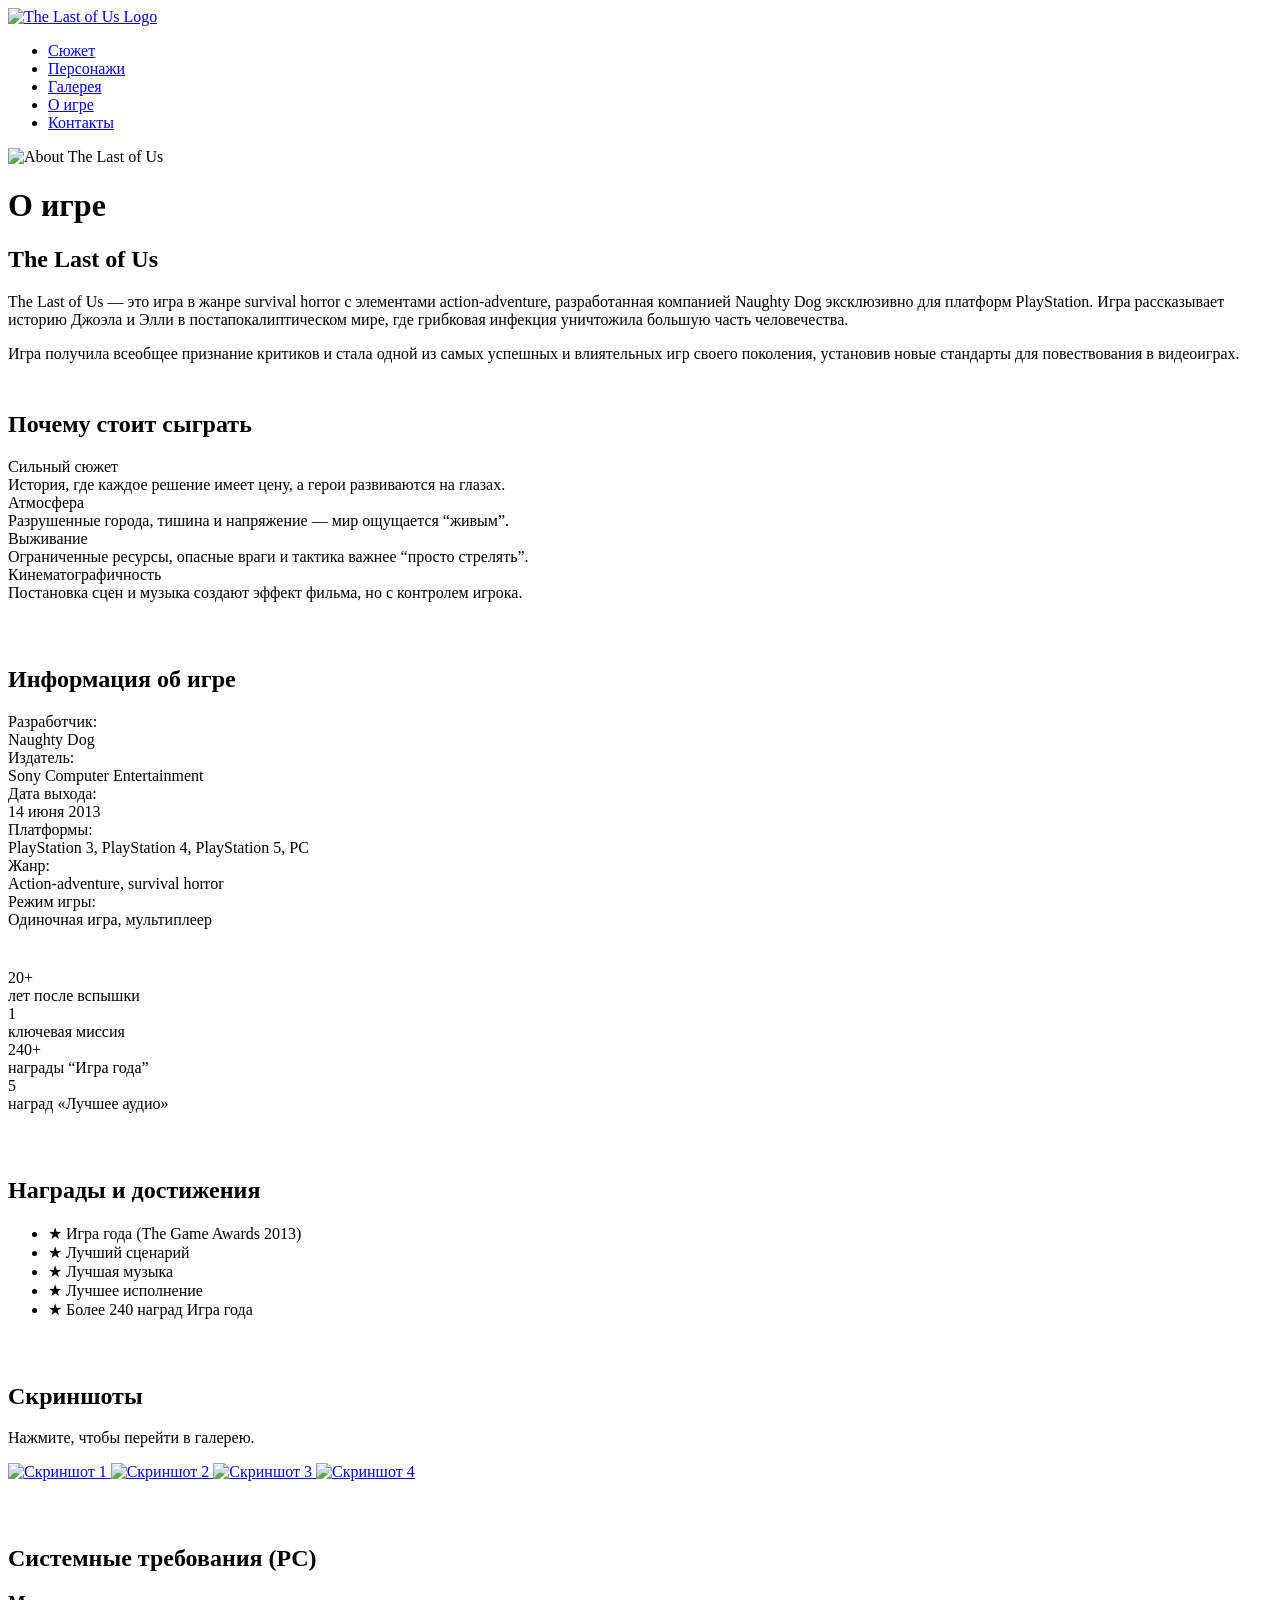
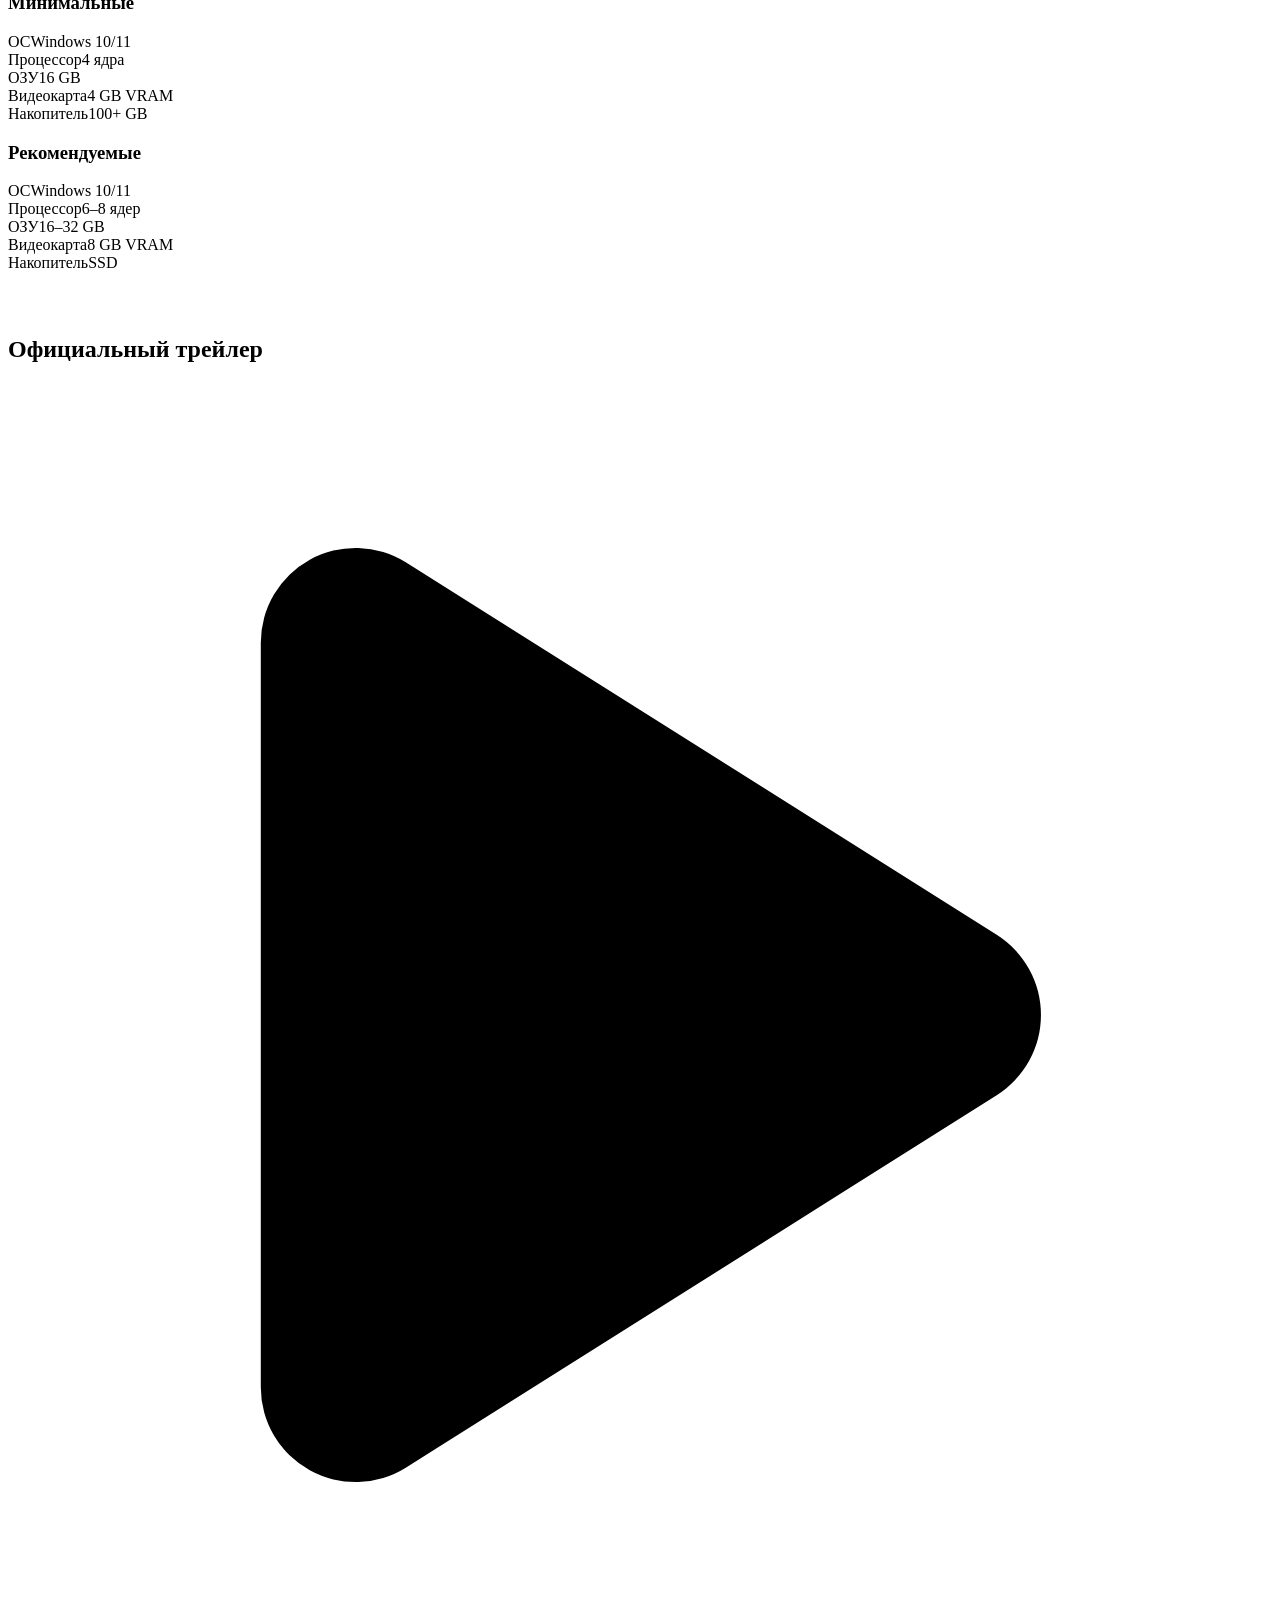
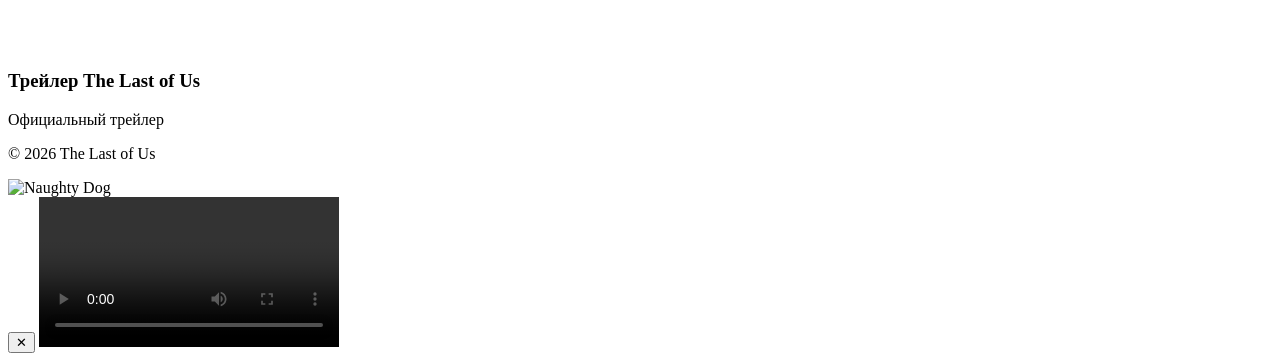
==== about.html @ 10cffa42 "Add files via upload" ====
<!DOCTYPE html>
<html lang="ru">
<head>
    <meta charset="UTF-8">
    <meta name="viewport" content="width=device-width, initial-scale=1.0">
    <title>The Last of Us - О игре</title>
    <link rel="stylesheet" href="css/about.css">
</head>
<body>

    <header>
        <nav>
            <a href="index.html" class="logo">
                <img src="img/logo.svg" alt="The Last of Us Logo" width="40" height="40">
            </a>
            <ul class="nav-links">
                <li><a href="story.html">Сюжет</a></li>
                <li><a href="characters.html">Персонажи</a></li>
                <li><a href="gallery.html">Галерея</a></li>
                <li><a href="about.html" class="active">О игре</a></li>
                <li><a href="contact.html">Контакты</a></li>
            </ul>
            <div class="burger">
                <span></span>
                <span></span>
                <span></span>
            </div>
        </nav>
    </header>
 
    <div class="page-header">
        <img src="img/gal3.jpg" alt="About The Last of Us">
        <div class="page-header-overlay">
            <h1>О игре</h1>
        </div>
    </div>


    <div class="content">
        <div class="content-container">
           
            <section>
                <h2>The Last of Us</h2>
                <p style="margin-bottom: 1rem;">
                    The Last of Us — это игра в жанре survival horror с элементами action-adventure,
                    разработанная компанией Naughty Dog эксклюзивно для платформ PlayStation. Игра
                    рассказывает историю Джоэла и Элли в постапокалиптическом мире, где грибковая
                    инфекция уничтожила большую часть человечества.
                </p>
                <p>
                    Игра получила всеобщее признание критиков и стала одной из самых успешных и
                    влиятельных игр своего поколения, установив новые стандарты для повествования в
                    видеоиграх.
                </p>
            </section>

           
            <section style="margin-top: 3rem;">
                <h2>Почему стоит сыграть</h2>
                <div class="about-highlights">
                    <div class="about-highlight">
                        <div class="about-highlight-title">Сильный сюжет</div>
                        <div class="about-highlight-text">История, где каждое решение имеет цену, а герои развиваются на глазах.</div>
                    </div>
                    <div class="about-highlight">
                        <div class="about-highlight-title">Атмосфера</div>
                        <div class="about-highlight-text">Разрушенные города, тишина и напряжение — мир ощущается “живым”.</div>
                    </div>
                    <div class="about-highlight">
                        <div class="about-highlight-title">Выживание</div>
                        <div class="about-highlight-text">Ограниченные ресурсы, опасные враги и тактика важнее “просто стрелять”.</div>
                    </div>
                    <div class="about-highlight">
                        <div class="about-highlight-title">Кинематографичность</div>
                        <div class="about-highlight-text">Постановка сцен и музыка создают эффект фильма, но с контролем игрока.</div>
                    </div>
                </div>
            </section>

          
            <section style="margin-top: 4rem;">
                <h2>Информация об игре</h2>
                <div class="info-grid">
                    <div class="info-item">
                        <div class="info-label">Разработчик:</div>
                        <div class="info-value">Naughty Dog</div>
                    </div>
                    <div class="info-item">
                        <div class="info-label">Издатель:</div>
                        <div class="info-value">Sony Computer Entertainment</div>
                    </div>
                    <div class="info-item">
                        <div class="info-label">Дата выхода:</div>
                        <div class="info-value">14 июня 2013</div>
                    </div>
                    <div class="info-item">
                        <div class="info-label">Платформы:</div>
                        <div class="info-value">PlayStation 3, PlayStation 4, PlayStation 5, PC</div>
                    </div>
                    <div class="info-item">
                        <div class="info-label">Жанр:</div>
                        <div class="info-value">Action-adventure, survival horror</div>
                    </div>
                    <div class="info-item">
                        <div class="info-label">Режим игры:</div>
                        <div class="info-value">Одиночная игра, мультиплеер</div>
                    </div>
                </div>
            </section>

           
            <section style="margin-top: 2.5rem;">
                <div class="about-facts">
                    <div class="about-fact">
                        <div class="about-fact-value">20+</div>
                        <div class="about-fact-label">лет после вспышки</div>
                    </div>
                    <div class="about-fact">
                        <div class="about-fact-value">1</div>
                        <div class="about-fact-label">ключевая миссия</div>
                    </div>
                    <div class="about-fact">
                        <div class="about-fact-value">240+</div>
                        <div class="about-fact-label">награды “Игра года”</div>
                    </div>
                    <div class="about-fact">
                        <div class="about-fact-value">5</div>
                        <div class="about-fact-label">наград «Лучшее аудио»</div>
                    </div>
                </div>
            </section>

            
            <section style="margin-top: 4rem;">
                <h2>Награды и достижения</h2>
                <div class="awards-box">
                    <ul class="awards-list">
                        <li>
                            <span class="award-icon">★</span>
                            <span>Игра года (The Game Awards 2013)</span>
                        </li>
                        <li>
                            <span class="award-icon">★</span>
                            <span>Лучший сценарий</span>
                        </li>
                        <li>
                            <span class="award-icon">★</span>
                            <span>Лучшая музыка</span>
                        </li>
                        <li>
                            <span class="award-icon">★</span>
                            <span>Лучшее исполнение</span>
                        </li>
                        <li>
                            <span class="award-icon">★</span>
                            <span>Более 240 наград Игра года</span>
                        </li>
                    </ul>
                </div>
            </section>

            
            <section style="margin-top: 4rem;">
                <h2>Скриншоты</h2>
                <p class="about-muted" style="margin-bottom: 1rem;">Нажмите, чтобы перейти в галерею.</p>
                <a class="about-screenshots" href="gallery.html" aria-label="Открыть галерею">
                    <img src="img/gal1.jpg" alt="Скриншот 1">
                    <img src="img/gal2.jpg" alt="Скриншот 2">
                    <img src="img/gal3.jpg" alt="Скриншот 3">
                    <img src="img/gal7.jpg" alt="Скриншот 4">
                </a>
            </section>

            
            <section style="margin-top: 4rem;">
                <h2>Системные требования (PC)</h2>
                <div class="about-req">
                    <div class="about-req-col">
                        <h3>Минимальные</h3>
                        <div class="about-req-row"><span>ОС</span><span>Windows 10/11</span></div>
                        <div class="about-req-row"><span>Процессор</span><span>4 ядра</span></div>
                        <div class="about-req-row"><span>ОЗУ</span><span>16 GB</span></div>
                        <div class="about-req-row"><span>Видеокарта</span><span>4 GB VRAM</span></div>
                        <div class="about-req-row"><span>Накопитель</span><span>100+ GB</span></div>
                    </div>
                    <div class="about-req-col">
                        <h3>Рекомендуемые</h3>
                        <div class="about-req-row"><span>ОС</span><span>Windows 10/11</span></div>
                        <div class="about-req-row"><span>Процессор</span><span>6–8 ядер</span></div>
                        <div class="about-req-row"><span>ОЗУ</span><span>16–32 GB</span></div>
                        <div class="about-req-row"><span>Видеокарта</span><span>8 GB VRAM</span></div>
                        <div class="about-req-row"><span>Накопитель</span><span>SSD</span></div>
                    </div>
                </div>
            </section>

            
            <section style="margin-top: 4rem;">
                <h2>Официальный трейлер</h2>
                <div class="video-section">
                    <div class="video-placeholder">
                        <svg class="play-icon" fill="currentColor" viewBox="0 0 20 20">
                            <path d="M6.3 2.841A1.5 1.5 0 004 4.11V15.89a1.5 1.5 0 002.3 1.269l9.344-5.89a1.5 1.5 0 000-2.538L6.3 2.84z" />
                        </svg>
                        <h3>Трейлер The Last of Us</h3>
                        <p>Официальный трейлер</p>
                    </div>
                </div>
            </section>
        </div>
    </div>

 
    <footer>
        <div class="footer-content">
            <p>&copy; 2026 The Last of Us</p>
            <img src="img/dev.png" alt="Naughty Dog">
        </div>
    </footer>

    <!-- менюшка видоса-->

    <div id="trailerModal" class="trailer-modal" aria-hidden="true">
        <div class="trailer-modal-inner">
            <button type="button" class="trailer-modal-close" aria-label="Закрыть трейлер">✕</button>
            <video id="trailerVideo" class="trailer-modal-video" playsinline controls preload="metadata">
                <source src="img/trailer.mp4" type="video/mp4" />
                Ваш браузер не поддерживает видео.
            </video>
        </div>
    </div>

    
    <script src="js/menu.js"></script>
</body>
</html>
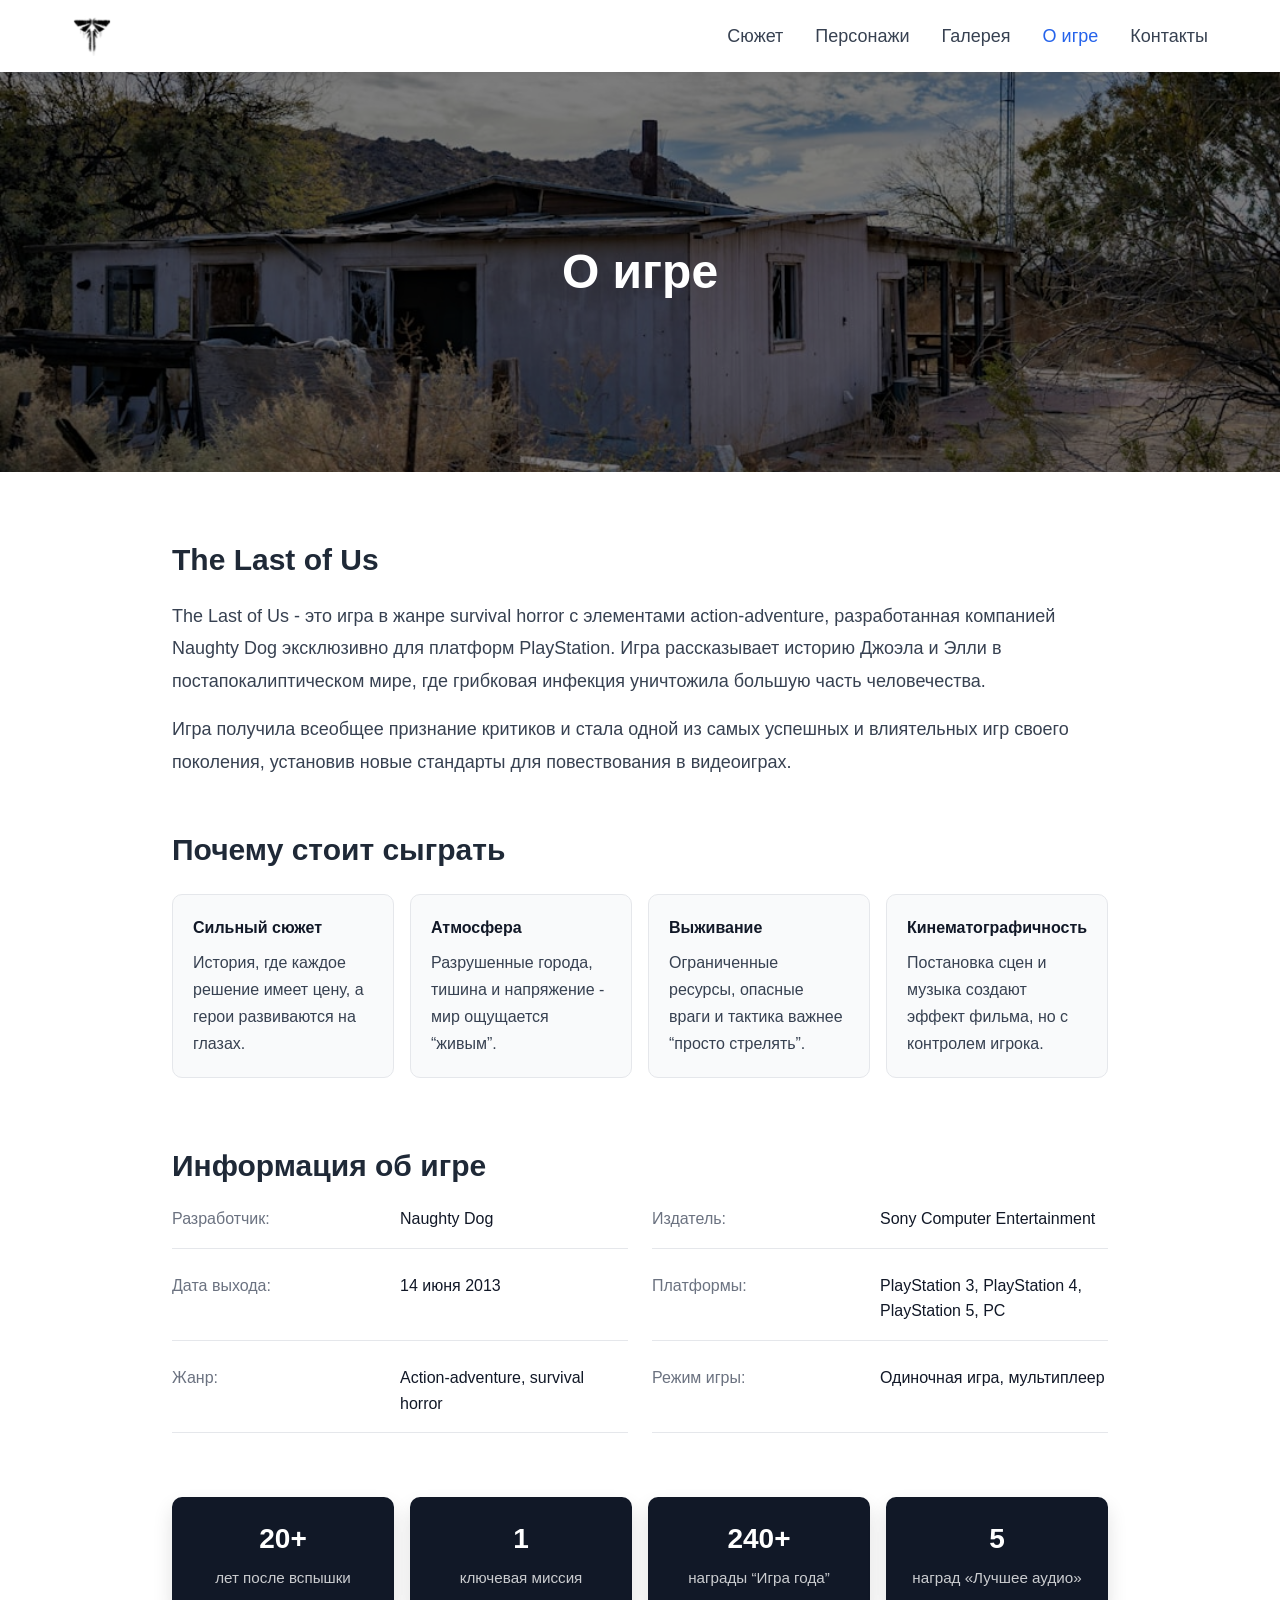
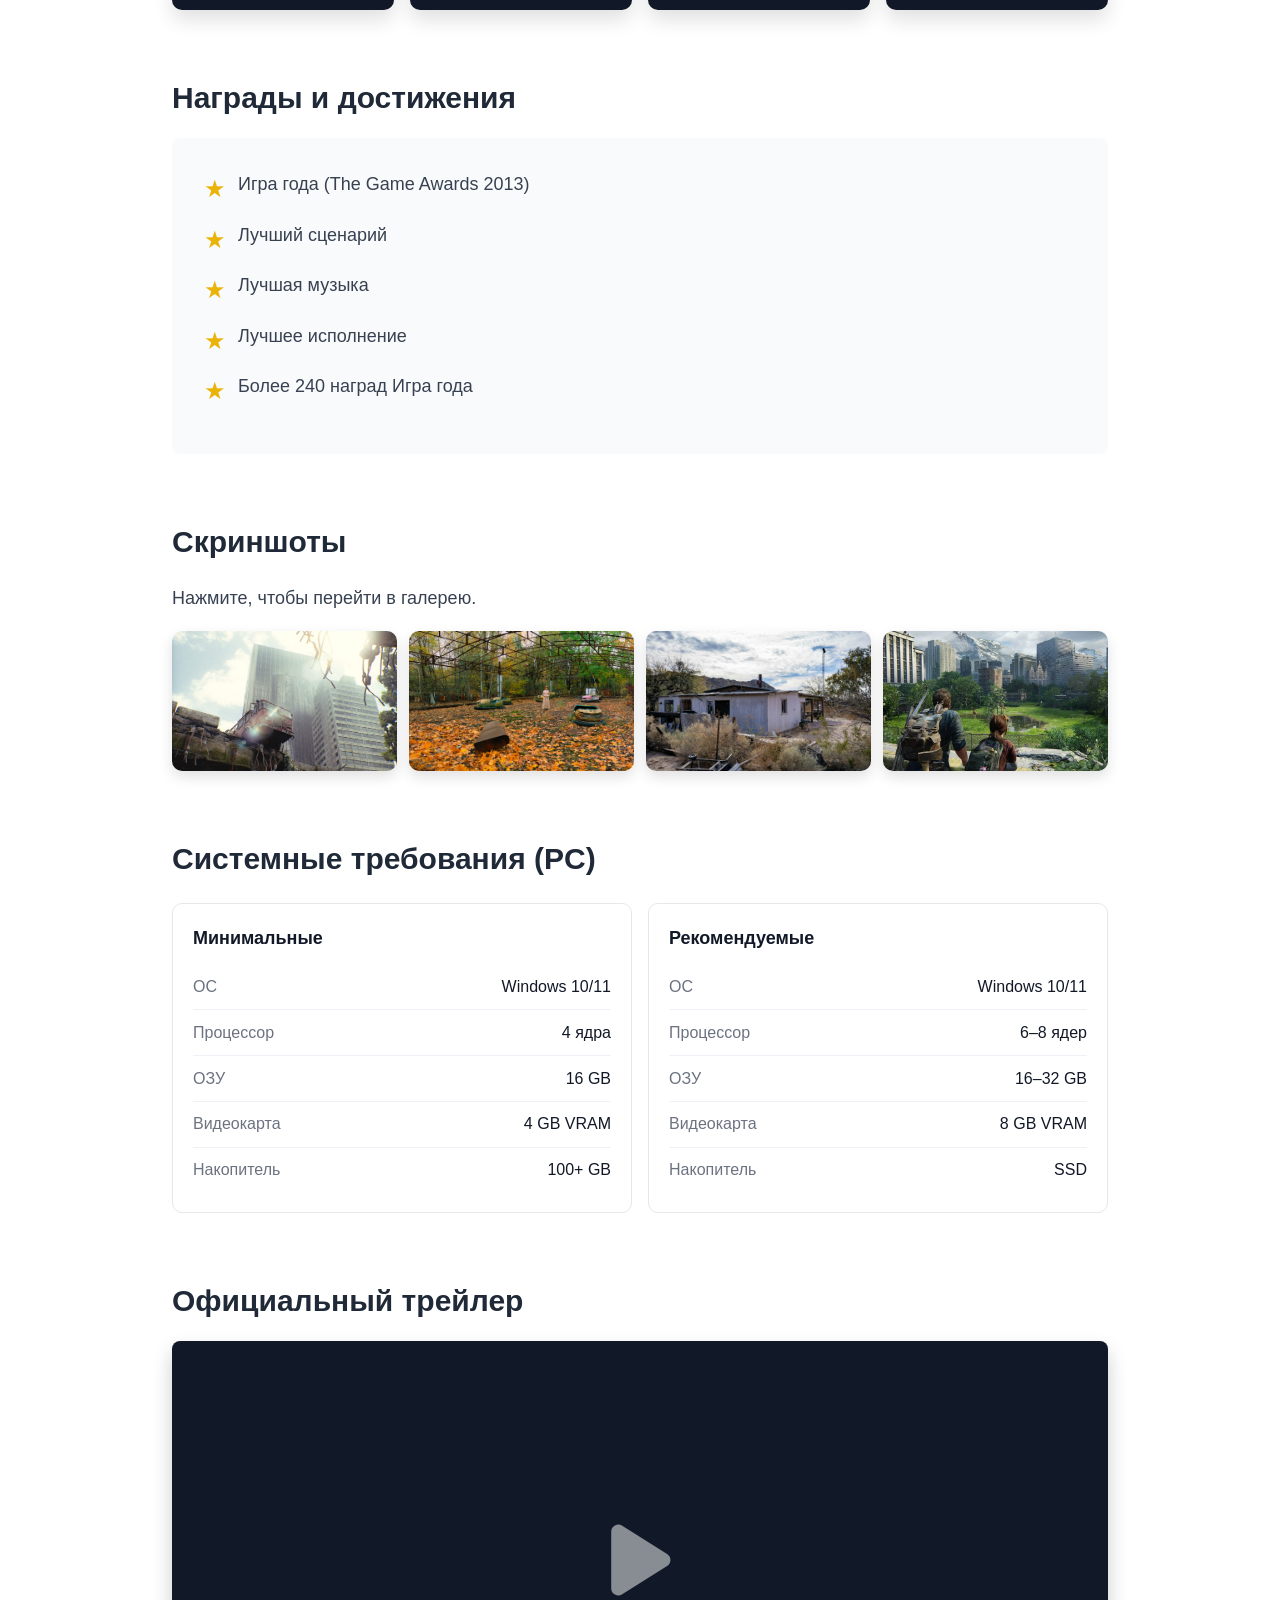
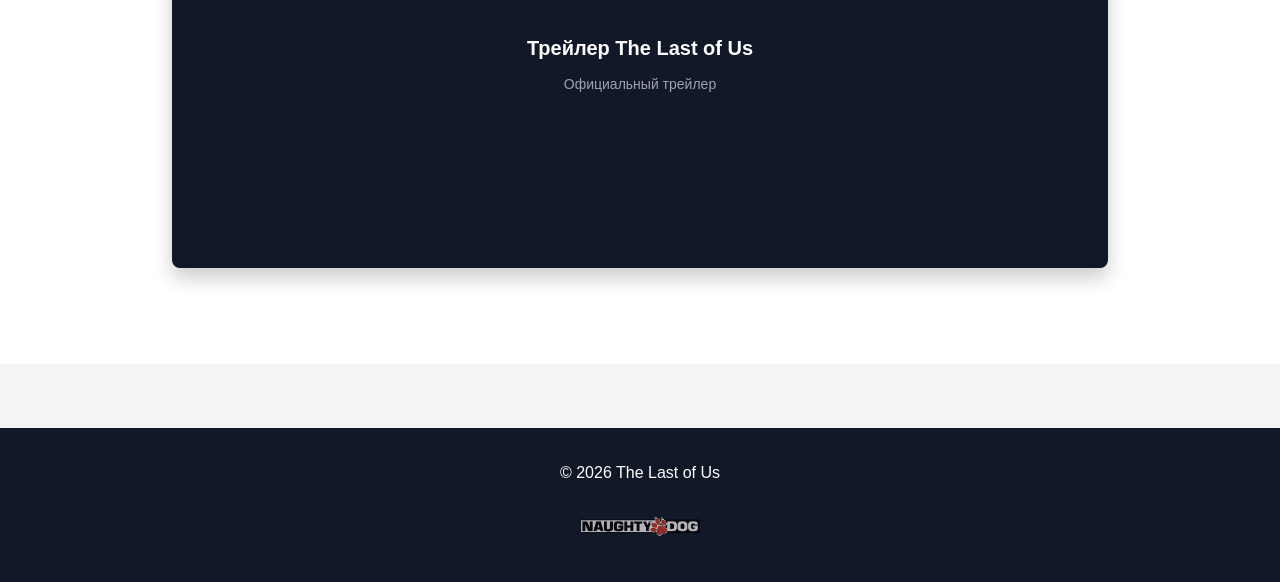
==== commit b86d8f58: "edit -" ====
--- a/about.html
+++ b/about.html
@@ -42,7 +42,7 @@
             <section>
                 <h2>The Last of Us</h2>
                 <p style="margin-bottom: 1rem;">
-                    The Last of Us — это игра в жанре survival horror с элементами action-adventure,
+                    The Last of Us - это игра в жанре survival horror с элементами action-adventure,
                     разработанная компанией Naughty Dog эксклюзивно для платформ PlayStation. Игра
                     рассказывает историю Джоэла и Элли в постапокалиптическом мире, где грибковая
                     инфекция уничтожила большую часть человечества.
@@ -64,7 +64,7 @@
                     </div>
                     <div class="about-highlight">
                         <div class="about-highlight-title">Атмосфера</div>
-                        <div class="about-highlight-text">Разрушенные города, тишина и напряжение — мир ощущается “живым”.</div>
+                        <div class="about-highlight-text">Разрушенные города, тишина и напряжение - мир ощущается “живым”.</div>
                     </div>
                     <div class="about-highlight">
                         <div class="about-highlight-title">Выживание</div>
--- a/css/about.css
+++ b/css/about.css
@@ -0,0 +1,565 @@
+* {
+  margin: 0;
+  padding: 0;
+  box-sizing: border-box;
+}
+
+body {
+  font-family: -apple-system, BlinkMacSystemFont, "Segoe UI", Roboto, "Helvetica Neue", Arial, sans-serif;
+  line-height: 1.6;
+  color: #333;
+  background-color: #f3f4f6;
+}
+
+a {
+  text-decoration: none;
+  color: inherit;
+}
+
+img {
+  max-width: 100%;
+  height: auto;
+  display: block;
+}
+
+header {
+  background-color: rgba(255, 255, 255, 0.95);
+  backdrop-filter: blur(10px);
+  box-shadow: 0 2px 10px rgba(0, 0, 0, 0.1);
+  position: sticky;
+  top: 0;
+  z-index: 1000;
+}
+
+nav {
+  max-width: 1200px;
+  margin: 0 auto;
+  padding: 1rem 2rem;
+  display: flex;
+  justify-content: space-between;
+  align-items: center;
+}
+
+.logo {
+  display: flex;
+  align-items: center;
+  gap: 1rem;
+  transition: opacity 0.3s ease, transform 0.7s ease;
+}
+.logo:hover {
+  opacity: 0.8;
+  transform: rotate(360deg);
+}
+.logo img {
+  height: 40px;
+  width: 40px;
+  -o-object-fit: contain;
+     object-fit: contain;
+}
+
+.nav-links {
+  display: flex;
+  gap: 2rem;
+  list-style: none;
+}
+.nav-links a {
+  font-size: 1.125rem;
+  color: #374151;
+  transition: color 0.3s;
+}
+.nav-links a:hover, .nav-links a.active {
+  color: #2563eb;
+}
+
+footer {
+  background-color: #111827;
+  color: white;
+  padding: 2rem 0;
+  margin-top: 4rem;
+}
+
+.footer-content {
+  max-width: 1200px;
+  margin: 0 auto;
+  padding: 0 2rem;
+  text-align: center;
+}
+.footer-content p {
+  margin-bottom: 1rem;
+}
+.footer-content img {
+  height: 48px;
+  opacity: 0.8;
+  margin: 0 auto;
+}
+
+.container {
+  max-width: 1200px;
+  margin: 0 auto;
+  padding: 0 2rem;
+}
+
+.btn {
+  display: inline-block;
+  background-color: #3b82f6;
+  color: white;
+  padding: 1rem 3rem;
+  border-radius: 9999px;
+  font-size: 1.25rem;
+  transition: background-color 0.3s;
+  transition: box-shadow 0.3s;
+  border: none;
+  cursor: pointer;
+}
+.btn:hover {
+  background-color: #2563eb;
+  box-shadow: 1.5px 1.5px 10px 0px rgb(20, 148, 177);
+}
+
+.page-header {
+  position: relative;
+  height: 400px;
+  overflow: hidden;
+}
+.page-header img {
+  width: 100%;
+  height: 100%;
+  -o-object-fit: cover;
+     object-fit: cover;
+}
+.page-header-overlay {
+  position: absolute;
+  inset: 0;
+  background-color: rgba(0, 0, 0, 0.5);
+  display: flex;
+  align-items: center;
+  justify-content: center;
+}
+.page-header h1 {
+  color: white;
+  font-size: 3rem;
+}
+
+.content {
+  background-color: white;
+  padding: 4rem 0;
+}
+.content-container {
+  max-width: 1000px;
+  margin: 0 auto;
+  padding: 0 2rem;
+}
+.content section {
+  margin-bottom: 2rem;
+}
+.content h2 {
+  font-size: 1.875rem;
+  margin-bottom: 1rem;
+  color: #1f2937;
+}
+.content p {
+  font-size: 1.125rem;
+  color: #374151;
+  line-height: 1.8;
+}
+
+.burger {
+  display: none;
+  flex-direction: column;
+  cursor: pointer;
+  z-index: 1001;
+  gap: 5px;
+}
+.burger span {
+  width: 28px;
+  height: 3px;
+  background-color: #374151;
+  border-radius: 2px;
+  transition: all 0.3s ease;
+}
+.burger.active span:nth-child(1) {
+  transform: rotate(45deg) translate(8px, 8px);
+}
+.burger.active span:nth-child(2) {
+  opacity: 0;
+}
+.burger.active span:nth-child(3) {
+  transform: rotate(-45deg) translate(7px, -7px);
+}
+
+.info-grid {
+  display: grid;
+  grid-template-columns: repeat(auto-fit, minmax(300px, 1fr));
+  gap: 1.5rem;
+  margin-bottom: 4rem;
+}
+
+.about-highlights {
+  display: grid;
+  grid-template-columns: repeat(auto-fit, minmax(220px, 1fr));
+  gap: 1rem;
+  margin-top: 1.25rem;
+}
+.about-highlight {
+  border-radius: 10px;
+  padding: 1.25rem;
+  background-color: #f9fafb;
+  border: 1px solid #e5e7eb;
+}
+.about-highlight-title {
+  font-weight: 700;
+  color: #111827;
+  margin-bottom: 0.5rem;
+}
+.about-highlight-text {
+  color: #374151;
+  line-height: 1.7;
+}
+.about-facts {
+  display: grid;
+  grid-template-columns: repeat(auto-fit, minmax(160px, 1fr));
+  gap: 1rem;
+}
+.about-fact {
+  border-radius: 10px;
+  padding: 1.25rem;
+  background-color: #111827;
+  color: #fff;
+  box-shadow: 0 10px 20px rgba(0, 0, 0, 0.12);
+  text-align: center;
+  transition: transform 0.25s ease, box-shadow 0.25s ease;
+}
+.about-fact:hover {
+  box-shadow: 0 35px 35px rgba(0, 0, 0, 0.2);
+  transform: translateY(-2px);
+}
+.about-fact-value {
+  font-size: 1.75rem;
+  font-weight: 800;
+  margin-bottom: 0.25rem;
+}
+.about-fact-label {
+  color: rgba(255, 255, 255, 0.78);
+  font-size: 0.95rem;
+}
+.about-muted {
+  color: #6b7280;
+}
+.about-screenshots {
+  display: grid;
+  grid-template-columns: repeat(4, 1fr);
+  gap: 0.75rem;
+  border-radius: 10px;
+}
+.about-screenshots img {
+  width: 100%;
+  height: 140px;
+  -o-object-fit: cover;
+     object-fit: cover;
+  border-radius: 10px;
+  box-shadow: 0 6px 14px rgba(0, 0, 0, 0.12);
+  transition: transform 0.25s ease, box-shadow 0.25s ease;
+}
+.about-screenshots:hover img {
+  transform: translateY(-2px);
+}
+.about-req {
+  display: grid;
+  grid-template-columns: 1fr 1fr;
+  gap: 1rem;
+  margin-top: 1.25rem;
+}
+.about-req-col {
+  border-radius: 10px;
+  padding: 1.25rem;
+  background-color: #ffffff;
+  border: 1px solid #e5e7eb;
+}
+.about-req-col h3 {
+  margin: 0 0 0.75rem;
+  font-size: 1.125rem;
+  color: #111827;
+}
+.about-req-row {
+  display: flex;
+  justify-content: space-between;
+  gap: 1rem;
+  padding: 0.6rem 0;
+  border-bottom: 1px solid #eef2f7;
+  color: #374151;
+}
+.about-req-row:last-child {
+  border-bottom: none;
+}
+.about-req-row span:first-child {
+  color: #6b7280;
+  white-space: nowrap;
+}
+.about-req-row span:last-child {
+  color: #111827;
+  text-align: right;
+}
+
+.info-item {
+  display: flex;
+  border-bottom: 1px solid #e5e7eb;
+  padding-bottom: 1rem;
+}
+
+.info-label {
+  width: 50%;
+  color: #6b7280;
+}
+
+.info-value {
+  width: 50%;
+  color: #111827;
+}
+
+.awards-box {
+  background-color: #f9fafb;
+  border-radius: 8px;
+  padding: 2rem;
+  margin-bottom: 4rem;
+}
+
+.awards-list {
+  list-style: none;
+}
+.awards-list li {
+  display: flex;
+  gap: 0.75rem;
+  margin-bottom: 0.75rem;
+  font-size: 1.125rem;
+  color: #374151;
+}
+
+.award-icon {
+  color: #eab308;
+  font-size: 1.5rem;
+  flex-shrink: 0;
+}
+
+.video-section {
+  position: relative;
+  aspect-ratio: 16/9;
+  background-color: #111827;
+  border-radius: 8px;
+  overflow: hidden;
+  box-shadow: 0 10px 20px rgba(0, 0, 0, 0.2);
+  display: flex;
+  align-items: center;
+  justify-content: center;
+}
+
+.video-placeholder {
+  text-align: center;
+  color: white;
+  cursor: pointer;
+}
+.video-placeholder h3 {
+  font-size: 1.25rem;
+  margin-bottom: 0.5rem;
+}
+.video-placeholder p {
+  font-size: 0.875rem;
+  color: #9ca3af;
+}
+
+.play-icon {
+  width: 96px;
+  height: 96px;
+  margin: 0 auto 1rem;
+  opacity: 0.5;
+  cursor: pointer;
+}
+
+.trailer-modal {
+  position: fixed;
+  inset: 0;
+  background-color: rgba(0, 0, 0, 0.75);
+  display: none;
+  align-items: center;
+  justify-content: center;
+  z-index: 2000;
+  padding: 1.5rem;
+}
+.trailer-modal.is-open {
+  display: flex;
+}
+.trailer-modal-inner {
+  position: relative;
+  width: 100%;
+  max-width: 1100px;
+}
+.trailer-modal-close {
+  position: absolute;
+  top: -0.75rem;
+  right: -0.75rem;
+  width: 44px;
+  height: 44px;
+  border-radius: 9999px;
+  border: none;
+  background-color: rgba(0, 0, 0, 0.65);
+  color: #fff;
+  cursor: pointer;
+  font-size: 1.25rem;
+}
+.trailer-modal-close:hover {
+  background-color: rgba(0, 0, 0, 0.85);
+}
+.trailer-modal-video {
+  width: 100%;
+  max-height: 80vh;
+  background-color: #000;
+  border-radius: 8px;
+}
+
+@media (max-width: 768px) {
+  .lightbox-nav {
+    width: 44px;
+    height: 44px;
+    font-size: 1.75rem;
+  }
+}
+@media (max-width: 768px) {
+  .burger {
+    display: flex;
+  }
+  .nav-links {
+    position: fixed;
+    right: -100%;
+    top: 0;
+    flex-direction: column;
+    background-color: rgba(255, 255, 255, 0.98);
+    backdrop-filter: blur(10px);
+    width: 70%;
+    max-width: 300px;
+    height: 100vh;
+    padding: 5rem 2rem 2rem;
+    gap: 2rem;
+    transition: right 0.3s ease;
+    box-shadow: -5px 0 20px rgba(0, 0, 0, 0.1);
+  }
+  .nav-links.active {
+    right: 0;
+  }
+  .nav-links a {
+    font-size: 1.25rem;
+    padding: 0.75rem 0;
+    border-bottom: 1px solid #e5e7eb;
+  }
+  .hero-content h1 {
+    font-size: 2rem;
+  }
+  .hero-content p {
+    font-size: 1.125rem;
+  }
+  .hero-content .subtitle {
+    font-size: 1rem;
+  }
+  .page-header h1 {
+    font-size: 2rem;
+  }
+  .gallery-grid {
+    grid-template-columns: 1fr;
+  }
+  .hero-icon-1,
+  .hero-icon-2,
+  .hero-icon-3 {
+    display: none;
+  }
+  nav {
+    padding: 1rem 1.5rem;
+  }
+  .container,
+  .content-container {
+    padding: 0 1.5rem;
+  }
+  .story-split {
+    grid-template-columns: 1fr;
+  }
+  .character-content {
+    flex-direction: column;
+  }
+  .character-accent {
+    width: 100%;
+    height: 6px;
+  }
+  .character-avatar {
+    margin-top: -0.25rem;
+    margin-bottom: 0.5rem;
+  }
+  .info-grid {
+    grid-template-columns: 1fr;
+  }
+  .about-screenshots {
+    grid-template-columns: 1fr 1fr;
+  }
+  .about-req {
+    grid-template-columns: 1fr;
+  }
+  .video-placeholder h3,
+  .video-placeholder p {
+    display: none;
+  }
+  .play-icon {
+    width: 96px;
+    height: 96px;
+    margin: 0 0 0;
+    opacity: 0.5;
+    cursor: pointer;
+  }
+  h2 {
+    text-align: center;
+  }
+  .page-header {
+    height: 300px;
+  }
+  .page-header h1 {
+    font-size: 2rem;
+  }
+  .content-container {
+    padding: 0 1.5rem;
+  }
+  .contact-form {
+    padding: 1.5rem;
+  }
+  .form-row {
+    grid-template-columns: 1fr;
+  }
+  .contact-info-grid {
+    grid-template-columns: 1fr;
+  }
+  .stat-number {
+    font-size: 2rem;
+  }
+}
+@media (max-width: 1024px) and (min-width: 769px) {
+  .burger {
+    display: flex;
+  }
+  .nav-links {
+    position: fixed;
+    right: -100%;
+    top: 0;
+    flex-direction: column;
+    background-color: rgba(255, 255, 255, 0.98);
+    backdrop-filter: blur(10px);
+    width: 50%;
+    max-width: 350px;
+    height: 100vh;
+    padding: 5rem 3rem 2rem;
+    gap: 2rem;
+    transition: right 0.3s ease;
+    box-shadow: -5px 0 20px rgba(0, 0, 0, 0.1);
+  }
+  .nav-links.active {
+    right: 0;
+  }
+  .nav-links a {
+    font-size: 1.375rem;
+    padding: 1rem 0;
+    border-bottom: 1px solid #e5e7eb;
+  }
+}/*# sourceMappingURL=about.css.map */
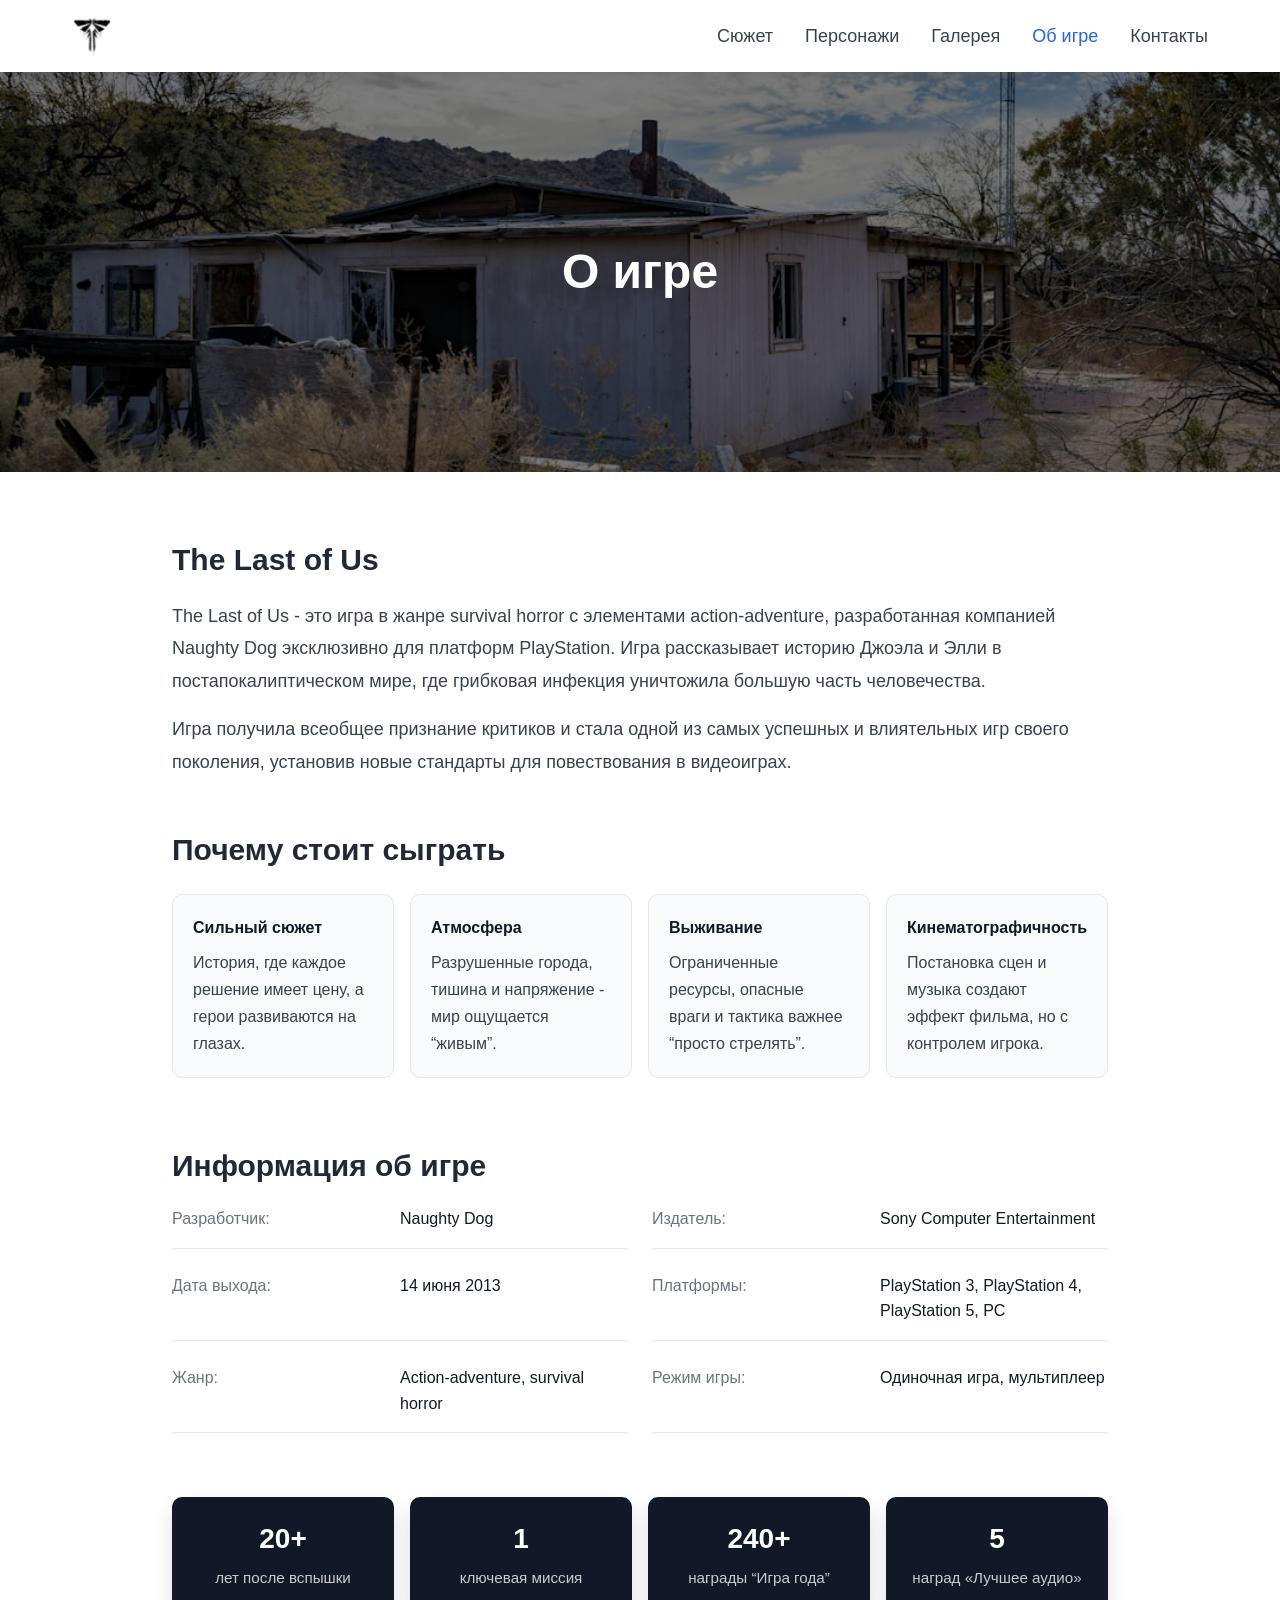
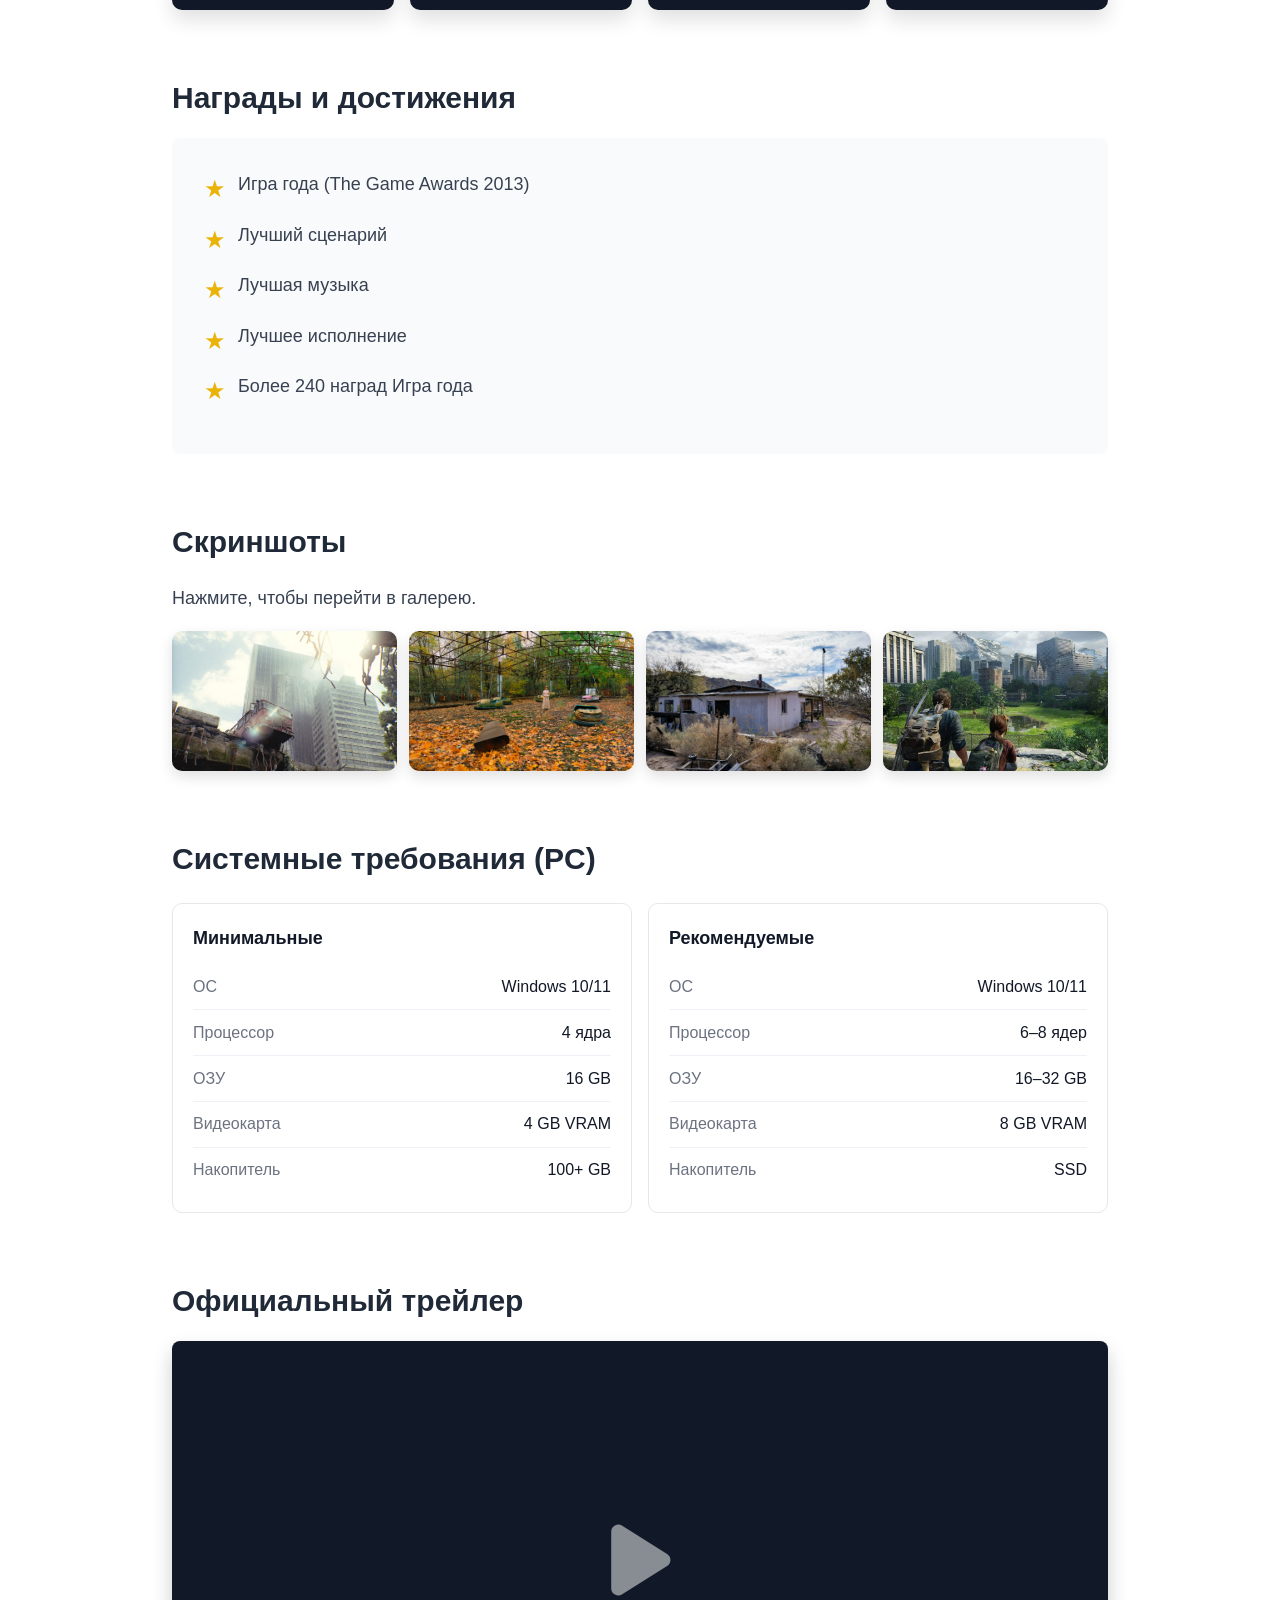
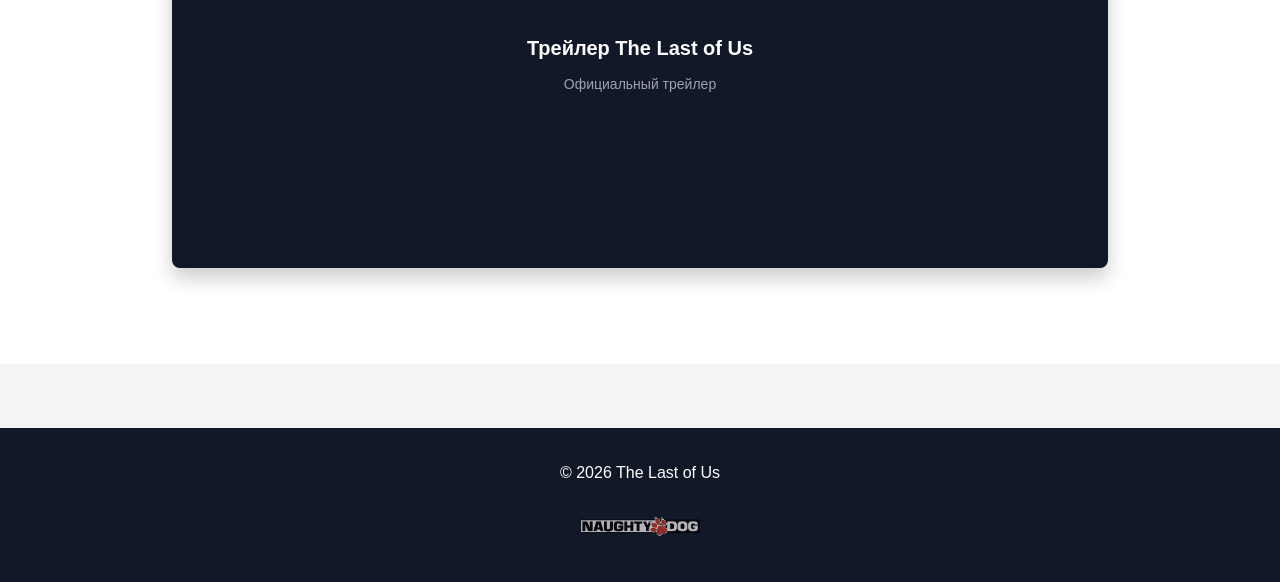
==== commit e317dac2: "123" ====
--- a/about.html
+++ b/about.html
@@ -17,7 +17,7 @@
                 <li><a href="story.html">Сюжет</a></li>
                 <li><a href="characters.html">Персонажи</a></li>
                 <li><a href="gallery.html">Галерея</a></li>
-                <li><a href="about.html" class="active">О игре</a></li>
+                <li><a href="about.html" class="active">Об игре</a></li>
                 <li><a href="contact.html">Контакты</a></li>
             </ul>
             <div class="burger">
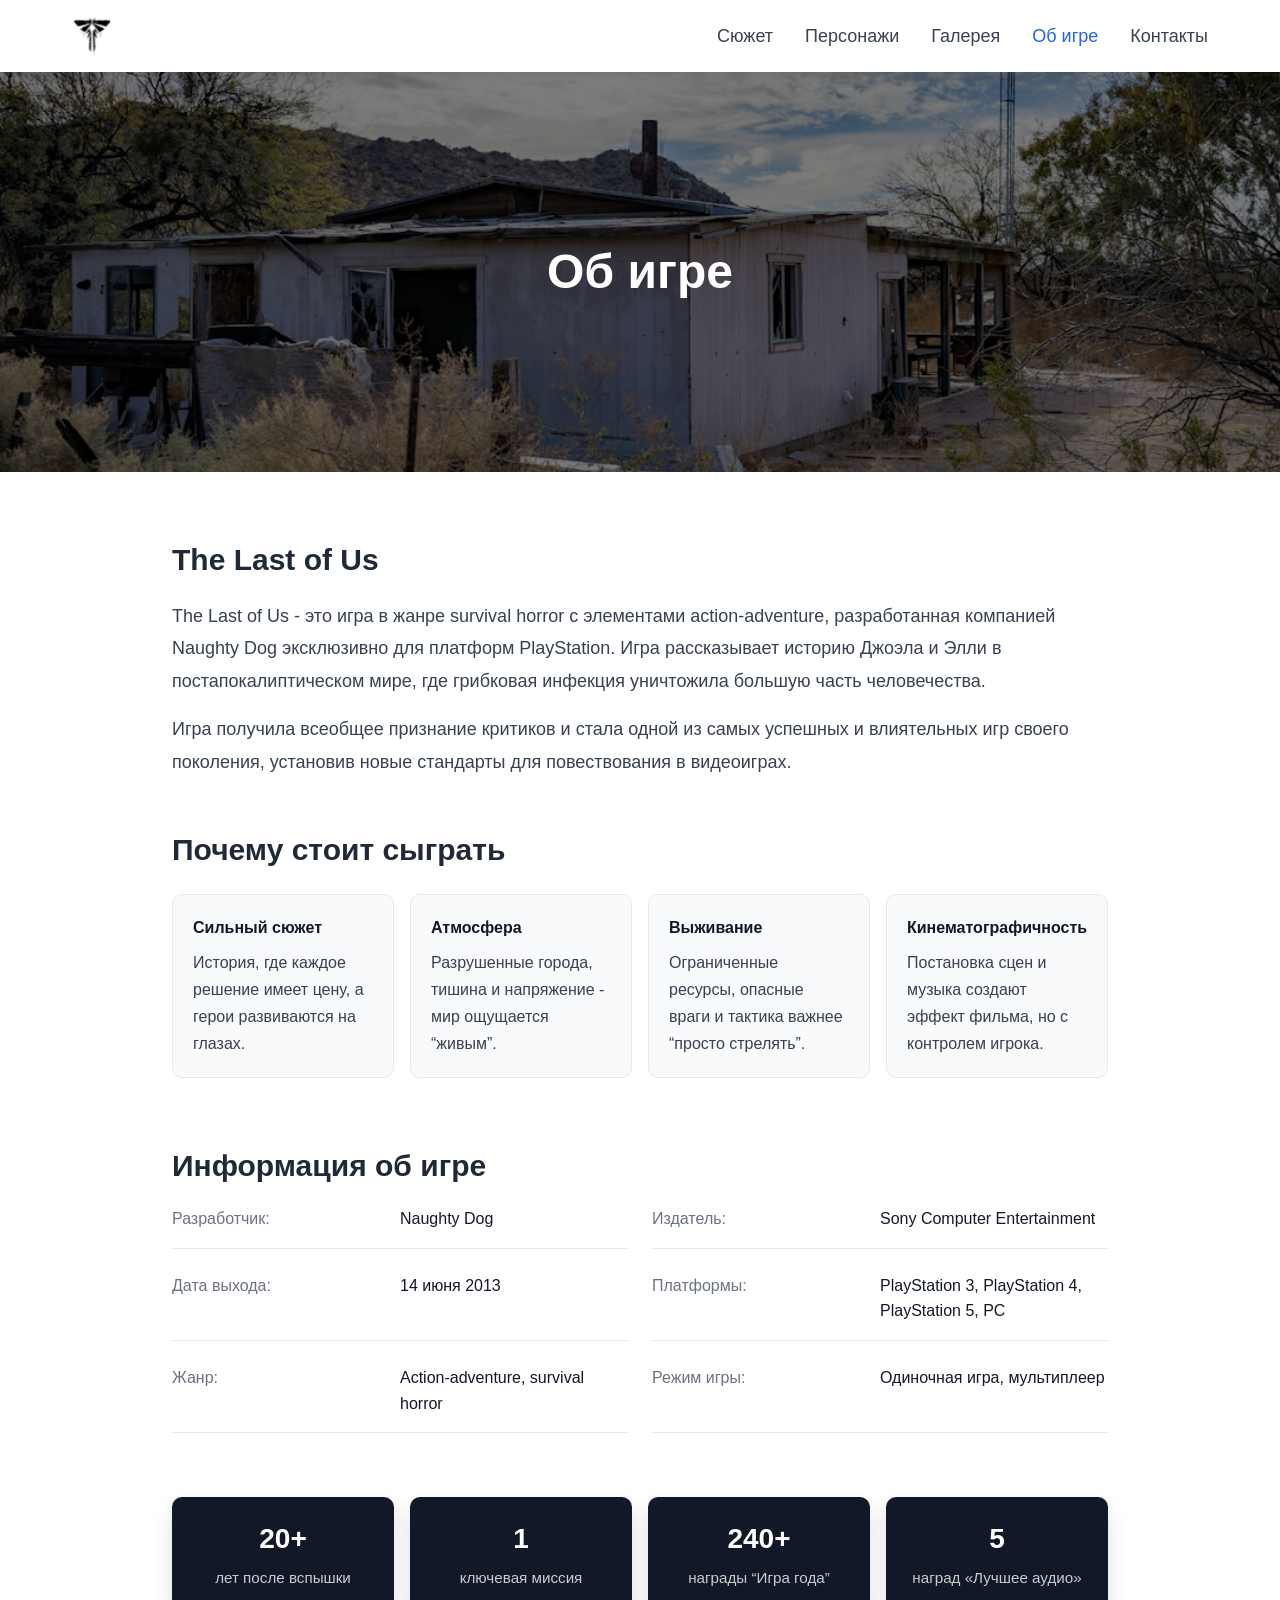
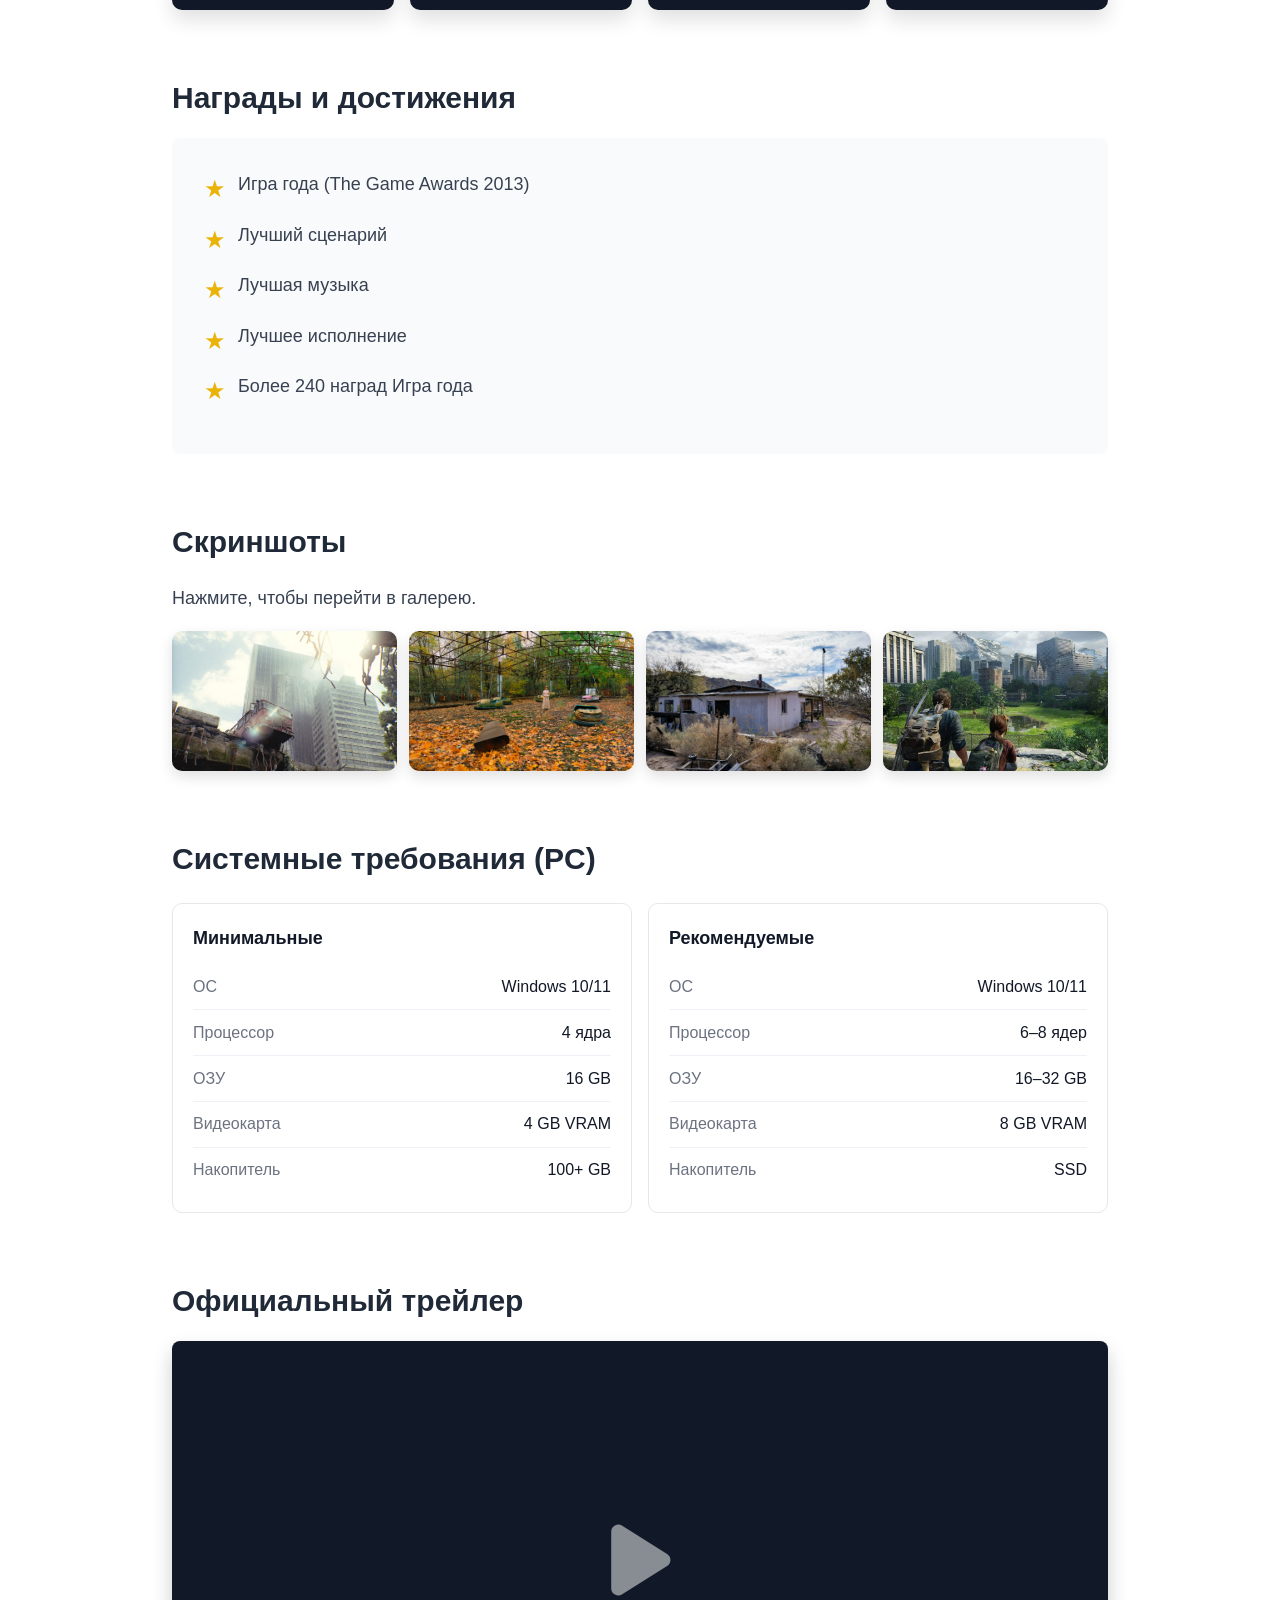
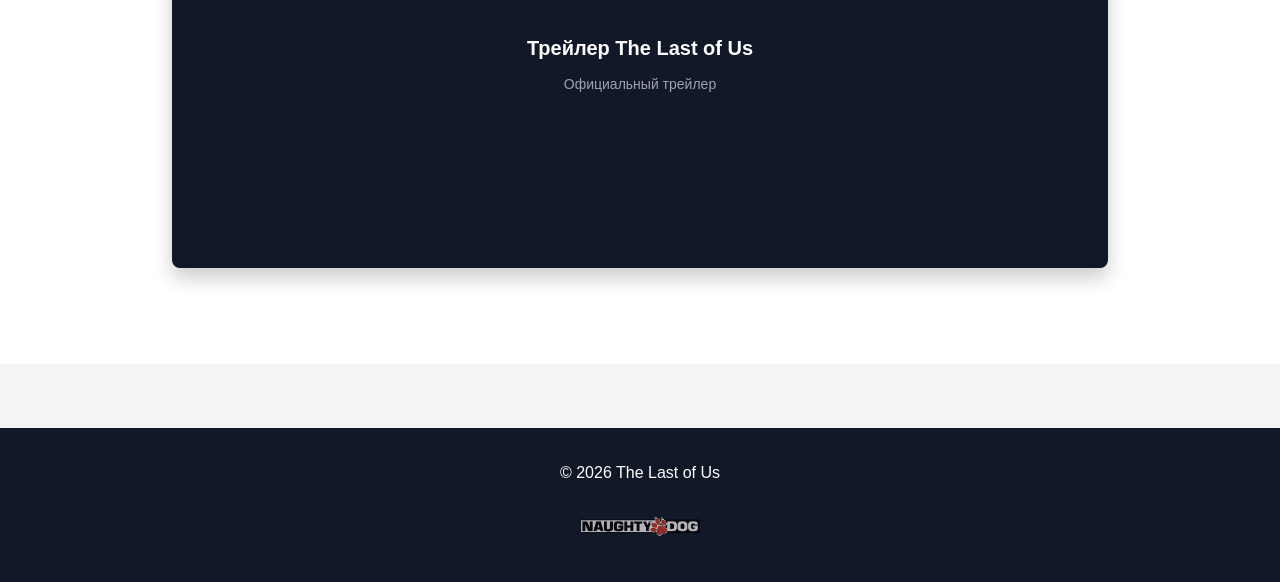
==== commit 233d8876: "123" ====
--- a/about.html
+++ b/about.html
@@ -31,7 +31,7 @@
     <div class="page-header">
         <img src="img/gal3.jpg" alt="About The Last of Us">
         <div class="page-header-overlay">
-            <h1>О игре</h1>
+            <h1>Об игре</h1>
         </div>
     </div>
 
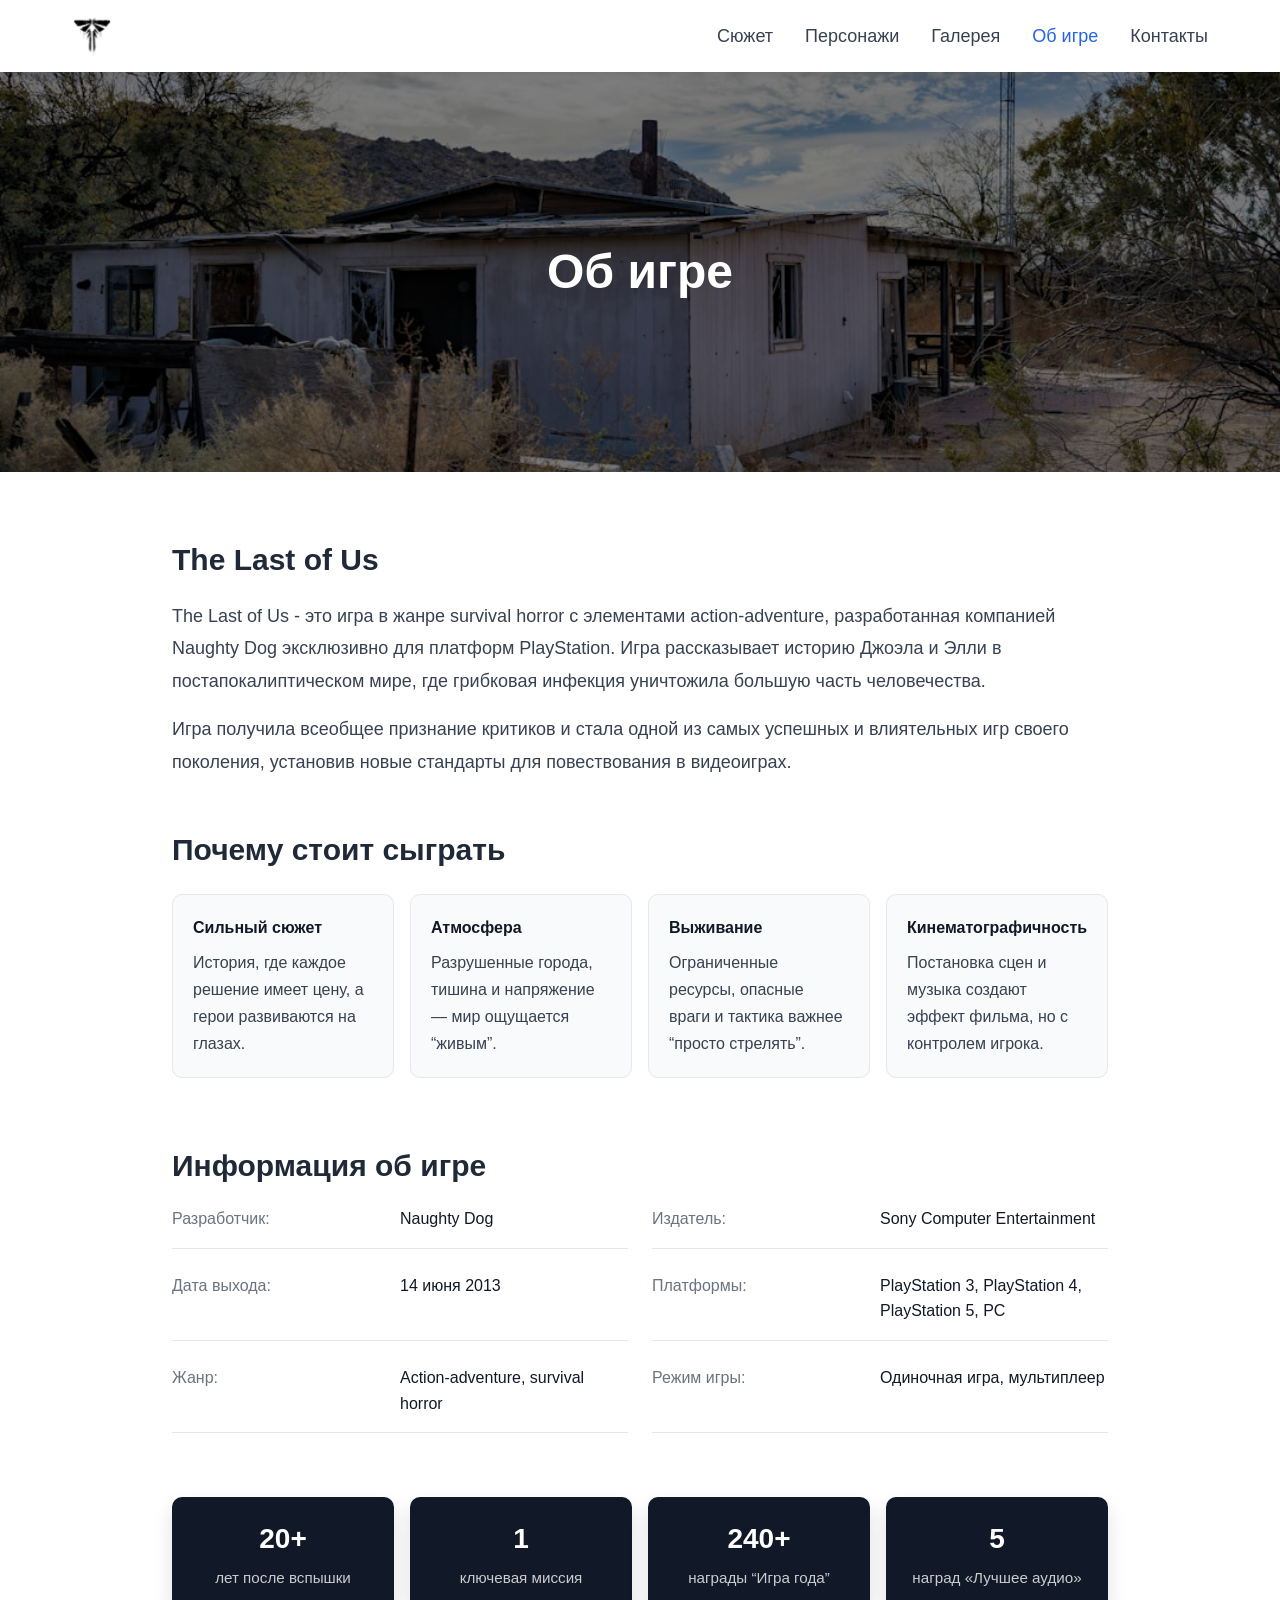
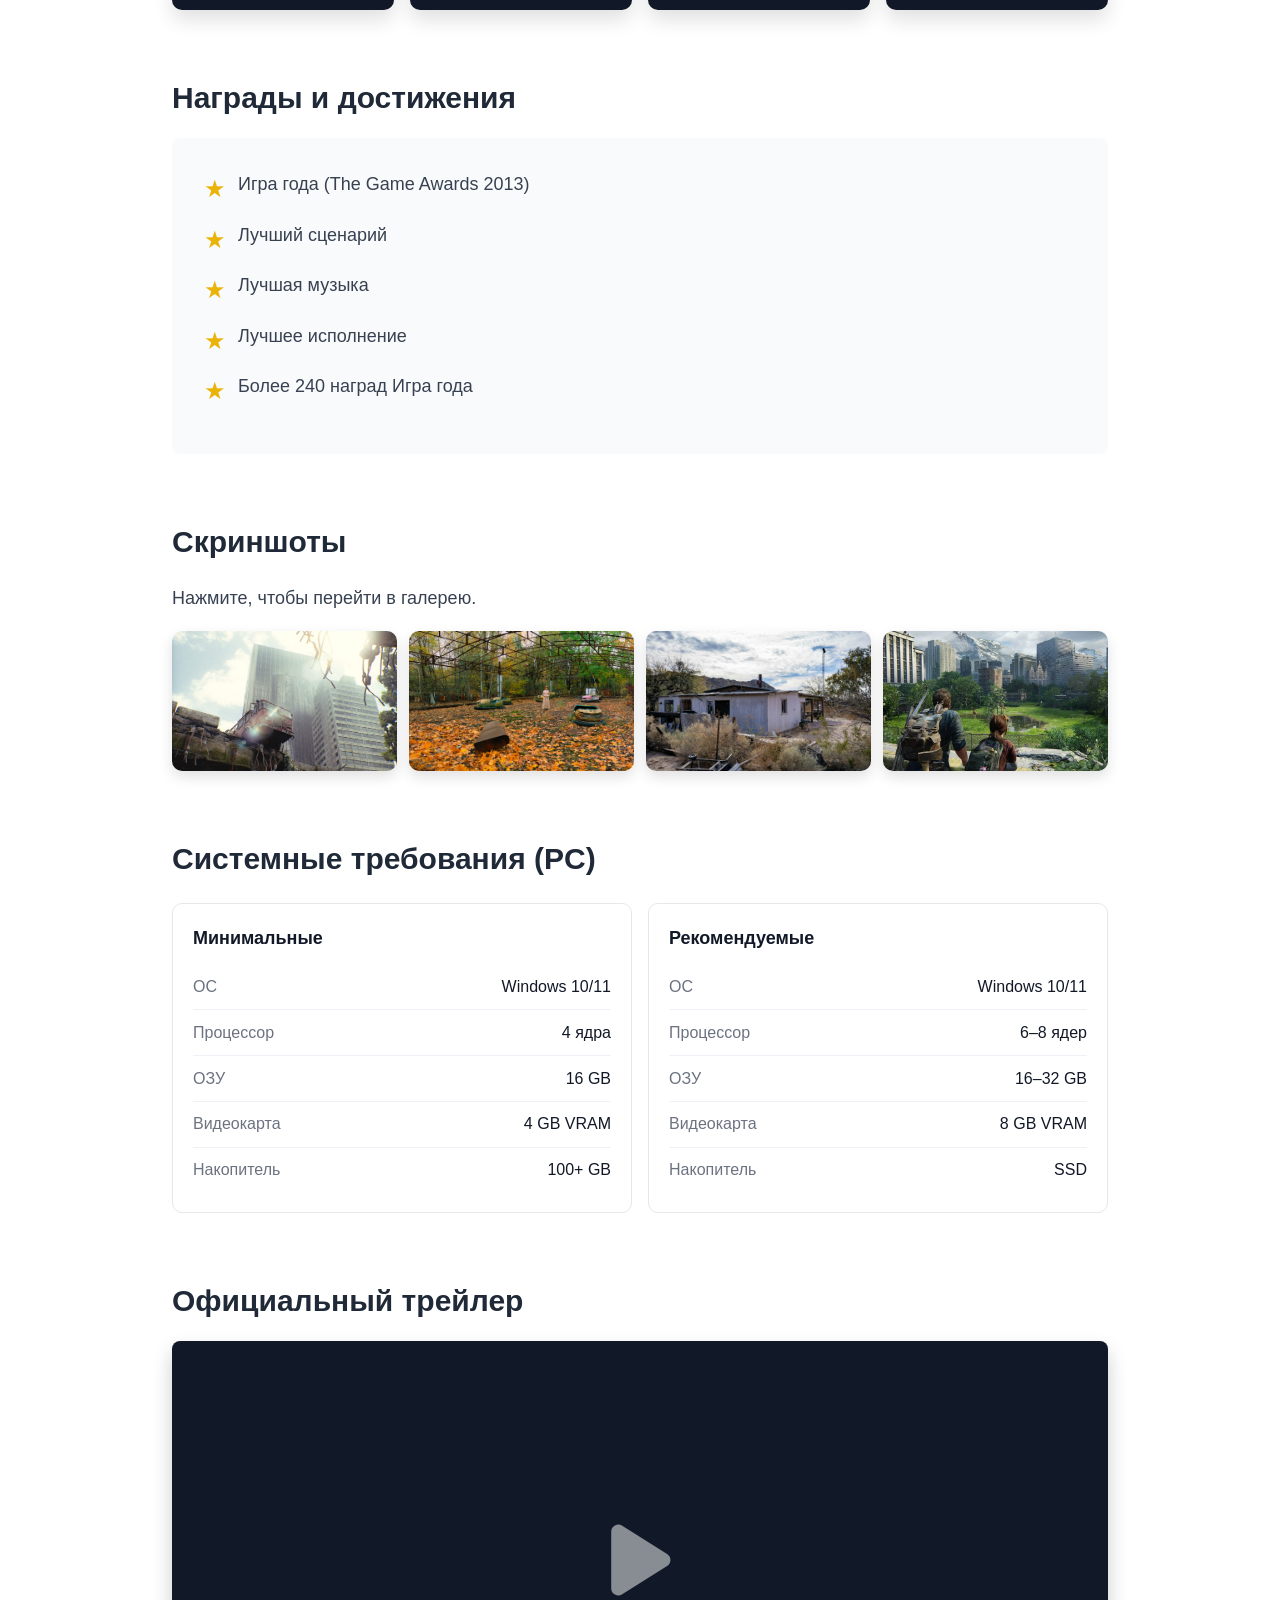
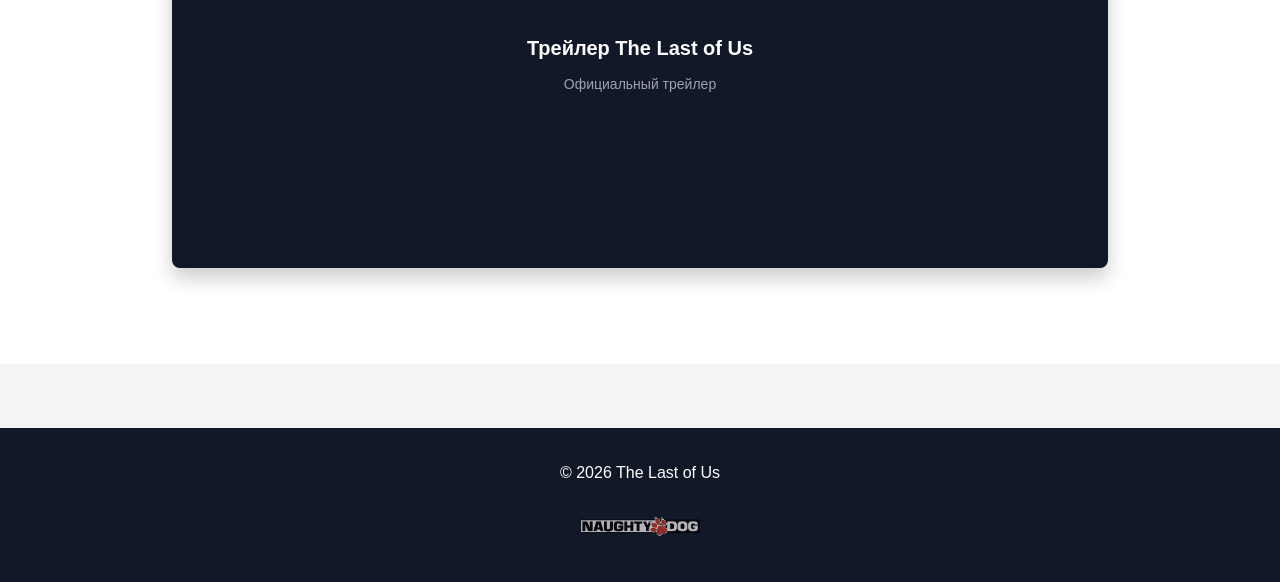
==== commit 3ec1aac4: "fix" ====
--- a/about.html
+++ b/about.html
@@ -55,24 +55,26 @@
             </section>
 
            
-            <section style="margin-top: 3rem;">
-                <h2>Почему стоит сыграть</h2>
-                <div class="about-highlights">
-                    <div class="about-highlight">
-                        <div class="about-highlight-title">Сильный сюжет</div>
-                        <div class="about-highlight-text">История, где каждое решение имеет цену, а герои развиваются на глазах.</div>
-                    </div>
-                    <div class="about-highlight">
-                        <div class="about-highlight-title">Атмосфера</div>
-                        <div class="about-highlight-text">Разрушенные города, тишина и напряжение - мир ощущается “живым”.</div>
-                    </div>
-                    <div class="about-highlight">
-                        <div class="about-highlight-title">Выживание</div>
-                        <div class="about-highlight-text">Ограниченные ресурсы, опасные враги и тактика важнее “просто стрелять”.</div>
-                    </div>
-                    <div class="about-highlight">
-                        <div class="about-highlight-title">Кинематографичность</div>
-                        <div class="about-highlight-text">Постановка сцен и музыка создают эффект фильма, но с контролем игрока.</div>
+            <section>
+                <div style="margin-top: 3rem;">
+                    <h2>Почему стоит сыграть</h2>
+                    <div class="about-highlights">
+                        <div class="about-highlight">
+                            <div class="about-highlight-title">Сильный сюжет</div>
+                            <div class="about-highlight-text">История, где каждое решение имеет цену, а герои развиваются на глазах.</div>
+                        </div>
+                        <div class="about-highlight">
+                            <div class="about-highlight-title">Атмосфера</div>
+                            <div class="about-highlight-text">Разрушенные города, тишина и напряжение — мир ощущается “живым”.</div>
+                        </div>
+                        <div class="about-highlight">
+                            <div class="about-highlight-title">Выживание</div>
+                            <div class="about-highlight-text">Ограниченные ресурсы, опасные враги и тактика важнее “просто стрелять”.</div>
+                        </div>
+                        <div class="about-highlight">
+                            <div class="about-highlight-title">Кинематографичность</div>
+                            <div class="about-highlight-text">Постановка сцен и музыка создают эффект фильма, но с контролем игрока.</div>
+                        </div>
                     </div>
                 </div>
             </section>
@@ -224,7 +226,7 @@
         <div class="trailer-modal-inner">
             <button type="button" class="trailer-modal-close" aria-label="Закрыть трейлер">✕</button>
             <video id="trailerVideo" class="trailer-modal-video" playsinline controls preload="metadata">
-                <source src="img/trailer.mp4" type="video/mp4" />
+                <source src="img/trailer.mp4" type="video/mp4">
                 Ваш браузер не поддерживает видео.
             </video>
         </div>
